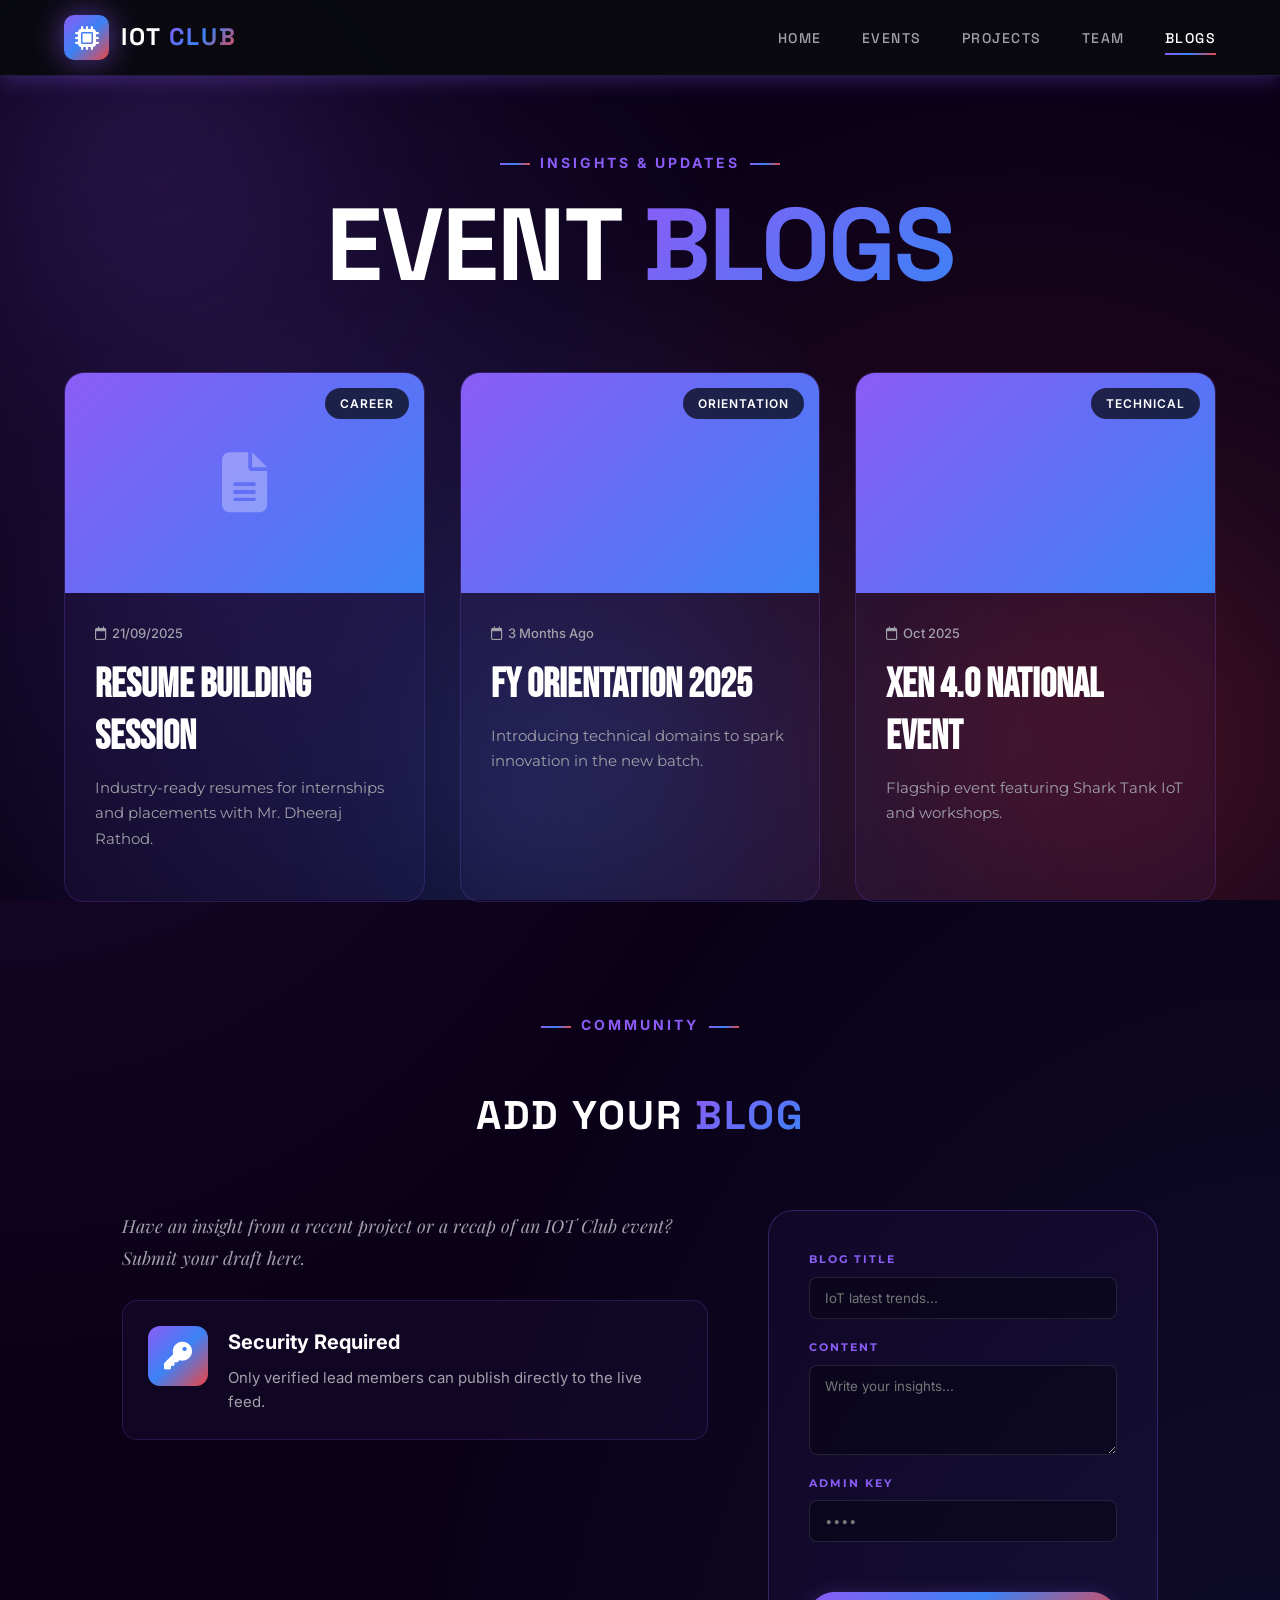
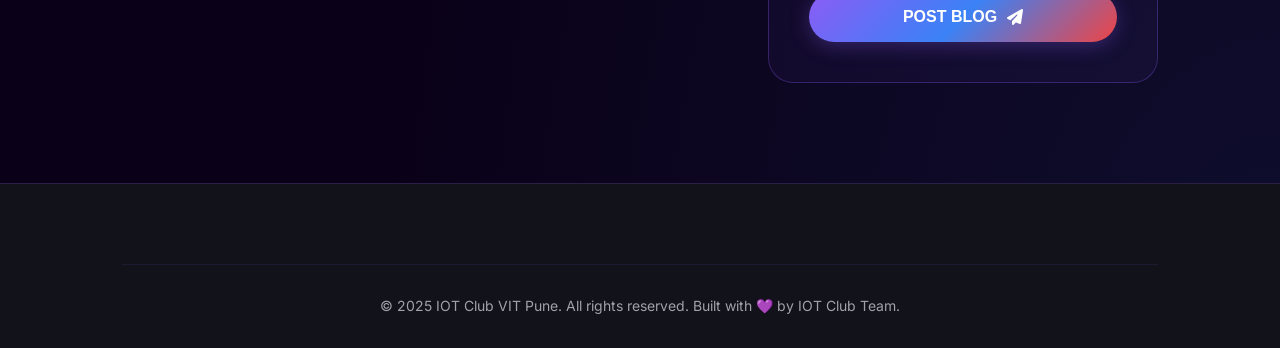
==== blogs.html @ 995dd142 "Initial commit" ====
<!DOCTYPE html>
<html lang="en">
<head>
    <meta charset="UTF-8">
    <meta name="viewport" content="width=device-width, initial-scale=1.0">
    <title>Blogs | IoT Club</title>
    <link href="https://fonts.googleapis.com/css2?family=Bebas+Neue&family=Montserrat:wght@300;600;900&family=Playfair+Display:ital@0;1&family=Space+Grotesk:wght@400;700&family=Inter:wght@400;700;900&display=swap" rel="stylesheet">
    <link rel="stylesheet" href="https://cdnjs.cloudflare.com/ajax/libs/font-awesome/6.4.0/css/all.min.css">
    <link rel="stylesheet" href="css/style.css">
</head>
<body class="blogs-page">

    <div class="animated-background">
        <div class="gradient-orb orb-1"></div>
        <div class="gradient-orb orb-2"></div>
        <div class="gradient-orb orb-3"></div>
    </div>

    <header class="navbar scrolled">
        <nav class="nav-container">
            <div class="logo">
                <div class="logo-icon">
                    <i class="fas fa-microchip"></i>
                </div>
                <span class="logo-text">IOT <span class="highlight">CLUB</span></span>
            </div>
            
            <ul class="nav-links" id="navLinks">
                <li><a href="index.html" class="nav-link">HOME</a></li>
                <li><a href="events.html" class="nav-link">EVENTS</a></li>
                <li><a href="projects.html" class="nav-link">PROJECTS</a></li>
                <li><a href="team.html" class="nav-link">TEAM</a></li>
                <li><a href="blogs.html" class="nav-link active">BLOGS</a></li>
            </ul>
            
            <div class="hamburger" id="hamburger">
                <span></span><span></span><span></span>
            </div>
        </nav>
    </header>

    <main class="container" style="padding-top: 150px;">
        <div class="section-header">
            <span class="section-tag">INSIGHTS & UPDATES</span>
            <h1 class="hero-title">EVENT <span class="gradient-text">BLOGS</span></h1>
        </div>

        <div class="updates-grid">
            
            <article class="update-card">
                <div class="update-image">
                    <img src="images/resume.jpeg" alt="Resume Building" onerror="this.style.display='none'; this.nextElementSibling.style.display='flex';">
                    <div class="image-placeholder" style="display:none;"><i class="fas fa-file-alt"></i></div>
                    <div class="update-badge">Career</div>
                </div>
                <div class="update-content">
                    <div class="update-meta">
                        <span class="update-date"><i class="far fa-calendar"></i> 21/09/2025</span>
                    </div>
                    <h3 class="update-title" style="font-family: 'Bebas Neue'; font-size: 2.5rem;">Resume Building Session</h3>
                    <p class="update-description" style="font-family: 'Montserrat';">Industry-ready resumes for internships and placements with Mr. Dheeraj Rathod.</p>
                </div>
            </article>

            <article class="update-card">
                <div class="update-image">
                    <img src="images/orientation.jpeg" alt="FY Orientation" onerror="this.style.display='none'; this.nextElementSibling.style.display='flex';">
                    <div class="update-badge">Orientation</div>
                </div>
                <div class="update-content">
                    <div class="update-meta">
                        <span class="update-date"><i class="far fa-calendar"></i> 3 Months Ago</span>
                    </div>
                    <h3 class="update-title" style="font-family: 'Bebas Neue'; font-size: 2.5rem;">FY Orientation 2025</h3>
                    <p class="update-description" style="font-family: 'Montserrat';">Introducing technical domains to spark innovation in the new batch.</p>
                </div>
            </article>

            <article class="update-card">
                <div class="update-image">
                    <img src="images/xen.jpeg" alt="XEN 4.0" onerror="this.style.display='none'; this.nextElementSibling.style.display='flex';">
                    <div class="update-badge">Technical</div>
                </div>
                <div class="update-content">
                    <div class="update-meta">
                        <span class="update-date"><i class="far fa-calendar"></i> Oct 2025</span>
                    </div>
                    <h3 class="update-title" style="font-family: 'Bebas Neue'; font-size: 2.5rem;">XEN 4.0 National Event</h3>
                    <p class="update-description" style="font-family: 'Montserrat';">Flagship event featuring Shark Tank IoT and workshops.</p>
                </div>
            </article>

        </div>

        <section class="about" id="contribute" style="padding-top: 50px;">
    <div class="container">
        <div class="section-header">
            <span class="section-tag">COMMUNITY</span>
            <h2 class="section-title">ADD YOUR <span class="gradient-text">BLOG</span></h2>
        </div>
        
        <div class="about-content" style="align-items: flex-start;">
            <div class="about-text">
                <p class="about-description" style="font-family: 'Playfair Display', serif; font-style: italic;">
                    Have an insight from a recent project or a recap of an IOT Club event? 
                    Submit your draft here.
                </p>
                <div class="feature-item">
                    <div class="feature-icon"><i class="fas fa-key"></i></div>
                    <div class="feature-content">
                        <h4>Security Required</h4>
                        <p>Only verified lead members can publish directly to the live feed.</p>
                    </div>
                </div>
            </div>

            <div class="visual-card" style="text-align: left; padding: 40px;">
                <div class="card-content">
                    <div class="input-group-sync">
                        <label>BLOG TITLE</label>
                        <input type="text" id="new-title" placeholder="IoT latest trends...">
                    </div>
                    <div class="input-group-sync" style="margin-top: 20px;">
                        <label>CONTENT</label>
                        <textarea id="new-content" rows="4" placeholder="Write your insights..."></textarea>
                    </div>
                    <div class="input-group-sync" style="margin-top: 20px;">
                        <label>ADMIN KEY</label>
                        <input type="password" id="admin-key" placeholder="••••">
                    </div>
                    <button class="btn btn-primary" onclick="postBlog()" style="width: 100%; margin-top: 30px; justify-content: center;">
                        <span>POST BLOG</span>
                        <i class="fas fa-paper-plane"></i>
                    </button>
                </div>
            </div>
        </div>
    </div>
</section>
    </main>

    <footer class="footer">
        <div class="container">
            <div class="footer-bottom">
                <p>&copy; 2025 IOT Club VIT Pune. All rights reserved. Built with 💜 by IOT Club Team.</p>
            </div>
        </div>
    </footer>

    <script src="js/main.js"></script>
</body>
</html>
---- css/style.css ----
/* ========================================
   GLOBAL RESET & BASE STYLES
   ======================================== */

* {
    margin: 0;
    padding: 0;
    box-sizing: border-box;
}

:root {
    /* Color Palette */
    --primary-purple: #8b5cf6;
    --primary-blue: #3b82f6;
    --primary-red: #ef4444;
    --primary-pink: #ec4899;
    --dark-bg: #0a0118;
    --dark-secondary: #12121a;
    --dark-tertiary: #1a1a2e;
    --text-primary: #ffffff;
    --text-secondary: #a1a1aa;
    --accent-cyan: #06b6d4;
    --accent-green: #10b981;
    
    /* Gradients */
    --gradient-primary: linear-gradient(135deg, #667eea 0%, #764ba2 100%);
    --gradient-secondary: linear-gradient(135deg, #f093fb 0%, #f5576c 100%);
    --gradient-cyber: linear-gradient(135deg, #8b5cf6 0%, #3b82f6 50%, #ef4444 100%);
    --gradient-glow: linear-gradient(135deg, rgba(139, 92, 246, 0.3) 0%, rgba(59, 130, 246, 0.3) 100%);
    
    /* Glass Effects */
    --glass: rgba(255, 255, 255, 0.03);
    --border: rgba(255, 255, 255, 0.1);
    --accent: #a855f7;
    
    /* Spacing */
    --section-padding: 100px 0;
    --container-padding: 0 5%;
    
    /* Transitions */
    --transition-fast: 0.3s ease;
    --transition-medium: 0.5s ease;
    --transition-slow: 0.8s ease;
    
    /* Shadows */
    --shadow-sm: 0 2px 10px rgba(0, 0, 0, 0.3);
    --shadow-md: 0 4px 20px rgba(139, 92, 246, 0.3);
    --shadow-lg: 0 8px 40px rgba(139, 92, 246, 0.4);
    --shadow-glow: 0 0 30px rgba(139, 92, 246, 0.6);
}

html {
    scroll-behavior: smooth;
    overflow-x: hidden;
}

body {
    font-family: 'Inter', 'Space Grotesk', sans-serif;
    background-color: var(--dark-bg);
    color: var(--text-primary);
    line-height: 1.6;
    overflow-x: hidden;
    position: relative;
    background-image: 
        radial-gradient(at 0% 0%, rgba(168, 85, 247, 0.15) 0px, transparent 50%),
        radial-gradient(at 100% 100%, rgba(59, 130, 246, 0.1) 0px, transparent 50%);
}

.container {
    max-width: 1400px;
    margin: 0 auto;
    padding: var(--container-padding);
}

/* ========================================
   ANIMATED BACKGROUND
   ======================================== */

.animated-background {
    position: fixed;
    top: 0;
    left: 0;
    width: 100%;
    height: 100%;
    z-index: -1;
    overflow: hidden;
    background: radial-gradient(circle at 20% 50%, rgba(139, 92, 246, 0.15) 0%, transparent 50%),
                radial-gradient(circle at 80% 80%, rgba(239, 68, 68, 0.15) 0%, transparent 50%),
                radial-gradient(circle at 40% 90%, rgba(59, 130, 246, 0.15) 0%, transparent 50%),
                var(--dark-bg);
}

.gradient-orb {
    position: absolute;
    border-radius: 50%;
    filter: blur(100px);
    opacity: 0.6;
    animation: float 20s infinite ease-in-out;
}

.orb-1 {
    width: 500px;
    height: 500px;
    background: radial-gradient(circle, rgba(139, 92, 246, 0.4) 0%, transparent 70%);
    top: -100px;
    left: -100px;
    animation-delay: 0s;
}

.orb-2 {
    width: 600px;
    height: 600px;
    background: radial-gradient(circle, rgba(239, 68, 68, 0.3) 0%, transparent 70%);
    top: 50%;
    right: -150px;
    animation-delay: 7s;
}

.orb-3 {
    width: 450px;
    height: 450px;
    background: radial-gradient(circle, rgba(59, 130, 246, 0.35) 0%, transparent 70%);
    bottom: -100px;
    left: 30%;
    animation-delay: 14s;
}

@keyframes float {
    0%, 100% {
        transform: translate(0, 0) scale(1);
    }
    33% {
        transform: translate(50px, -50px) scale(1.1);
    }
    66% {
        transform: translate(-50px, 50px) scale(0.9);
    }
}

/* ========================================
   NAVIGATION BAR
   ======================================== */

.navbar {
    position: fixed;
    top: 0;
    left: 0;
    width: 100%;
    z-index: 1000;
    padding: 20px 0;
    background: rgba(10, 10, 15, 0.8);
    backdrop-filter: blur(20px);
    border-bottom: 1px solid rgba(139, 92, 246, 0.2);
    transition: all var(--transition-fast);
}

.navbar.scrolled {
    padding: 15px 0;
    background: rgba(10, 10, 15, 0.95);
    box-shadow: var(--shadow-md);
}

.nav-container {
    max-width: 1400px;
    margin: 0 auto;
    padding: 0 5%;
    display: flex;
    justify-content: space-between;
    align-items: center;
}

.logo {
    display: flex;
    align-items: center;
    gap: 12px;
    cursor: pointer;
    transition: transform var(--transition-fast);
}

.logo:hover {
    transform: translateY(-2px);
}

.logo-icon {
    width: 45px;
    height: 45px;
    background: var(--gradient-cyber);
    border-radius: 10px;
    display: flex;
    align-items: center;
    justify-content: center;
    font-size: 24px;
    color: white;
    box-shadow: var(--shadow-glow);
    animation: pulse-glow 3s infinite;
}

@keyframes pulse-glow {
    0%, 100% {
        box-shadow: 0 0 20px rgba(139, 92, 246, 0.6);
    }
    50% {
        box-shadow: 0 0 40px rgba(139, 92, 246, 0.9);
    }
}

.logo-text {
    font-family: 'Space Grotesk', sans-serif;
    font-size: 24px;
    font-weight: 700;
    letter-spacing: 2px;
    color: var(--text-primary);
}

.logo-text .highlight {
    background: var(--gradient-cyber);
    -webkit-background-clip: text;
    -webkit-text-fill-color: transparent;
    background-clip: text;
}

.nav-links {
    display: flex;
    list-style: none;
    gap: 40px;
    align-items: center;
}

.nav-link {
    font-family: 'Space Grotesk', sans-serif;
    font-size: 14px;
    font-weight: 500;
    letter-spacing: 1.5px;
    color: var(--text-secondary);
    text-decoration: none;
    position: relative;
    padding: 8px 0;
    transition: color var(--transition-fast);
}

.nav-link::after {
    content: '';
    position: absolute;
    bottom: 0;
    left: 0;
    width: 0;
    height: 2px;
    background: var(--gradient-cyber);
    transition: width var(--transition-fast);
}

.nav-link:hover,
.nav-link.active {
    color: var(--text-primary);
}

.nav-link:hover::after,
.nav-link.active::after {
    width: 100%;
}

.hamburger {
    display: none;
    flex-direction: column;
    gap: 6px;
    cursor: pointer;
    z-index: 1001;
}

.hamburger span {
    width: 30px;
    height: 3px;
    background: var(--text-primary);
    border-radius: 3px;
    transition: all var(--transition-fast);
}

.hamburger.active span:nth-child(1) {
    transform: rotate(45deg) translate(8px, 8px);
}

.hamburger.active span:nth-child(2) {
    opacity: 0;
}

.hamburger.active span:nth-child(3) {
    transform: rotate(-45deg) translate(8px, -8px);
}

/* ========================================
   HERO SECTION
   ======================================== */

.hero {
    min-height: 100vh;
    display: flex;
    align-items: center;
    justify-content: center;
    padding: 150px 5% 100px;
    position: relative;
    overflow: hidden;
}

.hero-content {
    max-width: 1200px;
    text-align: center;
    position: relative;
    z-index: 2;
}

.hero-badge {
    display: inline-block;
    padding: 12px 25px;
    background: rgba(139, 92, 246, 0.1);
    border: 1px solid rgba(139, 92, 246, 0.3);
    border-radius: 50px;
    margin-bottom: 30px;
    animation: fadeInDown 1s ease;
}

.badge-text {
    font-size: 14px;
    font-weight: 600;
    color: var(--primary-purple);
    letter-spacing: 1px;
}

.hero-title {
    font-family: 'Space Grotesk', sans-serif;
    font-size: clamp(50px, 8vw, 120px);
    font-weight: 900;
    line-height: 1.1;
    margin-bottom: 30px;
    letter-spacing: -2px;
}

.title-line {
    display: block;
    animation: fadeInUp 1s ease backwards;
}

.title-line:nth-child(1) {
    animation-delay: 0.2s;
}

.title-line:nth-child(2) {
    animation-delay: 0.4s;
}

.title-line:nth-child(3) {
    animation-delay: 0.6s;
}

.gradient-text {
    background: var(--gradient-cyber);
    -webkit-background-clip: text;
    -webkit-text-fill-color: transparent;
    background-clip: text;
    background-size: 200% 200%;
    animation: gradient-shift 3s ease infinite;
}

@keyframes gradient-shift {
    0%, 100% {
        background-position: 0% 50%;
    }
    50% {
        background-position: 100% 50%;
    }
}

.hero-subtitle {
    font-size: clamp(16px, 2vw, 20px);
    color: var(--text-secondary);
    max-width: 700px;
    margin: 0 auto 50px;
    line-height: 1.8;
    animation: fadeInUp 1s ease 0.8s backwards;
}

.hero-stats {
    display: flex;
    justify-content: center;
    gap: 60px;
    margin-bottom: 50px;
    flex-wrap: wrap;
    animation: fadeInUp 1s ease 1s backwards;
}

.stat-item {
    text-align: center;
}

.stat-number {
    font-family: 'Space Grotesk', sans-serif;
    font-size: clamp(40px, 5vw, 60px);
    font-weight: 900;
    background: var(--gradient-cyber);
    -webkit-background-clip: text;
    -webkit-text-fill-color: transparent;
    background-clip: text;
    line-height: 1;
    margin-bottom: 10px;
}

.stat-label {
    font-size: 14px;
    color: var(--text-secondary);
    text-transform: uppercase;
    letter-spacing: 2px;
    font-weight: 600;
}

.hero-buttons {
    display: flex;
    justify-content: center;
    gap: 20px;
    flex-wrap: wrap;
    animation: fadeInUp 1s ease 1.2s backwards;
}

.btn {
    display: inline-flex;
    align-items: center;
    gap: 10px;
    padding: 16px 40px;
    font-size: 16px;
    font-weight: 600;
    text-decoration: none;
    border-radius: 50px;
    transition: all var(--transition-fast);
    cursor: pointer;
    border: none;
    position: relative;
    overflow: hidden;
}

.btn::before {
    content: '';
    position: absolute;
    top: 0;
    left: -100%;
    width: 100%;
    height: 100%;
    background: linear-gradient(90deg, transparent, rgba(255, 255, 255, 0.3), transparent);
    transition: left 0.5s;
}

.btn:hover::before {
    left: 100%;
}

.btn-primary {
    background: var(--gradient-cyber);
    color: white;
    box-shadow: var(--shadow-md);
}

.btn-primary:hover {
    transform: translateY(-3px);
    box-shadow: var(--shadow-glow);
}

.btn-secondary {
    background: rgba(139, 92, 246, 0.1);
    color: var(--text-primary);
    border: 2px solid rgba(139, 92, 246, 0.5);
}

.btn-secondary:hover {
    background: rgba(139, 92, 246, 0.2);
    border-color: var(--primary-purple);
    transform: translateY(-3px);
}

.btn-large {
    padding: 20px 50px;
    font-size: 18px;
}

/* Floating Elements */
.floating-elements {
    position: absolute;
    width: 100%;
    height: 100%;
    top: 0;
    left: 0;
    pointer-events: none;
}

.floating-card {
    position: absolute;
    width: 80px;
    height: 80px;
    background: rgba(139, 92, 246, 0.1);
    backdrop-filter: blur(10px);
    border: 1px solid rgba(139, 92, 246, 0.3);
    border-radius: 20px;
    display: flex;
    align-items: center;
    justify-content: center;
    font-size: 32px;
    color: var(--primary-purple);
    animation: float-card 6s infinite ease-in-out;
}

.card-1 {
    top: 20%;
    left: 10%;
    animation-delay: 0s;
}

.card-2 {
    top: 60%;
    right: 10%;
    animation-delay: 2s;
}

.card-3 {
    bottom: 20%;
    left: 15%;
    animation-delay: 4s;
}

@keyframes float-card {
    0%, 100% {
        transform: translateY(0) rotate(0deg);
    }
    50% {
        transform: translateY(-30px) rotate(10deg);
    }
}

/* ========================================
   SECTION HEADERS
   ======================================== */

.section-header {
    text-align: center;
    margin-bottom: 70px;
    animation: fadeInUp 0.8s ease;
}

.section-tag {
    display: inline-block;
    font-size: 14px;
    font-weight: 700;
    letter-spacing: 3px;
    color: var(--primary-purple);
    text-transform: uppercase;
    margin-bottom: 15px;
    position: relative;
}

.section-tag::before,
.section-tag::after {
    content: '';
    position: absolute;
    top: 50%;
    width: 30px;
    height: 2px;
    background: var(--gradient-cyber);
}

.section-tag::before {
    left: -40px;
}

.section-tag::after {
    right: -40px;
}

.section-title {
    font-family: 'Space Grotesk', sans-serif;
    font-size: clamp(32px, 5vw, 56px);
    font-weight: 800;
    line-height: 1.2;
    margin-bottom: 20px;
}

.section-subtitle {
    font-size: 18px;
    color: var(--text-secondary);
    max-width: 700px;
    margin: 15px auto 0;
    line-height: 1.6;
}

/* ========================================
   ABOUT SECTION
   ======================================== */

.about {
    padding: var(--section-padding);
    position: relative;
}

.about-content {
    display: grid;
    grid-template-columns: 1.2fr 0.8fr;
    gap: 60px;
    align-items: center;
}

.about-text {
    animation: fadeInLeft 1s ease;
}

.about-description {
    font-size: 18px;
    color: var(--text-secondary);
    line-height: 1.8;
    margin-bottom: 25px;
}

.about-features {
    display: flex;
    flex-direction: column;
    gap: 25px;
    margin-top: 40px;
}

.feature-item {
    display: flex;
    gap: 20px;
    padding: 25px;
    background: rgba(139, 92, 246, 0.05);
    border: 1px solid rgba(139, 92, 246, 0.2);
    border-radius: 15px;
    transition: all var(--transition-fast);
}

.feature-item:hover {
    background: rgba(139, 92, 246, 0.1);
    border-color: var(--primary-purple);
    transform: translateX(10px);
}

.feature-icon {
    width: 60px;
    height: 60px;
    background: var(--gradient-cyber);
    border-radius: 12px;
    display: flex;
    align-items: center;
    justify-content: center;
    font-size: 28px;
    color: white;
    flex-shrink: 0;
}

.feature-content h4 {
    font-size: 20px;
    font-weight: 700;
    margin-bottom: 8px;
    color: var(--text-primary);
}

.feature-content p {
    font-size: 15px;
    color: var(--text-secondary);
    line-height: 1.6;
}

.about-visual {
    animation: fadeInRight 1s ease;
}

.visual-card {
    position: relative;
    padding: 60px 40px;
    background: rgba(139, 92, 246, 0.05);
    border: 1px solid rgba(139, 92, 246, 0.3);
    border-radius: 25px;
    text-align: center;
    overflow: hidden;
}

.card-glow {
    position: absolute;
    top: -50%;
    left: -50%;
    width: 200%;
    height: 200%;
    background: radial-gradient(circle, rgba(139, 92, 246, 0.3) 0%, transparent 70%);
    animation: rotate-glow 10s linear infinite;
}

@keyframes rotate-glow {
    0% {
        transform: rotate(0deg);
    }
    100% {
        transform: rotate(360deg);
    }
}

.card-content {
    position: relative;
    z-index: 2;
}

.card-icon {
    font-size: 80px;
    background: var(--gradient-cyber);
    -webkit-background-clip: text;
    -webkit-text-fill-color: transparent;
    background-clip: text;
    margin-bottom: 25px;
}

.card-content h3 {
    font-size: 28px;
    font-weight: 700;
    margin-bottom: 15px;
}

.card-content p {
    font-size: 16px;
    color: var(--text-secondary);
}

/* ========================================
   UPDATES SECTION
   ======================================== */

.updates {
    padding: var(--section-padding);
    background: rgba(18, 18, 26, 0.5);
}

.updates-grid {
    display: grid;
    grid-template-columns: repeat(auto-fit, minmax(350px, 1fr));
    gap: 35px;
    margin-bottom: 60px;
}

.update-card {
    background: rgba(139, 92, 246, 0.05);
    border: 1px solid rgba(139, 92, 246, 0.2);
    border-radius: 20px;
    overflow: hidden;
    transition: all var(--transition-fast);
    cursor: pointer;
    position: relative;
}

.update-card:hover {
    background: rgba(139, 92, 246, 0.08);
    border-color: var(--primary-purple);
    transform: translateY(-10px);
    box-shadow: var(--shadow-lg);
}

.update-image {
    width: 100%;
    height: 220px;
    position: relative;
    overflow: hidden;
    background: linear-gradient(135deg, #8b5cf6 0%, #3b82f6 100%);
}

.update-image img {
    width: 100%;
    height: 100%;
    object-fit: cover;
    transition: transform var(--transition-medium);
}

.update-card:hover .update-image img {
    transform: scale(1.1);
}

.image-placeholder {
    width: 100%;
    height: 100%;
    display: flex;
    align-items: center;
    justify-content: center;
    font-size: 60px;
    color: rgba(255, 255, 255, 0.3);
}

.update-badge {
    position: absolute;
    top: 15px;
    right: 15px;
    background: rgba(0, 0, 0, 0.7);
    backdrop-filter: blur(10px);
    color: white;
    padding: 6px 15px;
    border-radius: 20px;
    font-size: 12px;
    font-weight: 600;
    letter-spacing: 1px;
    text-transform: uppercase;
}

.update-content {
    padding: 30px;
}

.update-meta {
    display: flex;
    align-items: center;
    gap: 15px;
    margin-bottom: 15px;
    flex-wrap: wrap;
}

.update-date {
    display: flex;
    align-items: center;
    gap: 6px;
    font-size: 13px;
    color: var(--text-secondary);
    font-weight: 500;
}

.update-category {
    padding: 4px 12px;
    background: rgba(139, 92, 246, 0.2);
    border: 1px solid rgba(139, 92, 246, 0.3);
    border-radius: 15px;
    font-size: 11px;
    font-weight: 600;
    color: var(--primary-purple);
    text-transform: uppercase;
    letter-spacing: 0.5px;
}

.update-title {
    font-size: 22px;
    font-weight: 700;
    margin-bottom: 12px;
    color: var(--text-primary);
    line-height: 1.3;
}

.update-description {
    font-size: 15px;
    color: var(--text-secondary);
    line-height: 1.7;
    margin-bottom: 20px;
}

.update-link {
    display: inline-flex;
    align-items: center;
    gap: 8px;
    color: var(--primary-purple);
    font-weight: 600;
    font-size: 14px;
    text-decoration: none;
    transition: all var(--transition-fast);
}

.update-link:hover {
    gap: 12px;
    color: var(--primary-blue);
}

.update-link i {
    transition: transform var(--transition-fast);
}

.update-link:hover i {
    transform: translateX(5px);
}

.updates-cta {
    text-align: center;
    margin-top: 50px;
}

/* ========================================
   DOMAINS SECTION
   ======================================== */

.domains {
    padding: var(--section-padding);
}

.domains-grid {
    display: grid;
    grid-template-columns: repeat(auto-fit, minmax(280px, 1fr));
    gap: 30px;
}

.domain-card {
    padding: 40px 30px;
    background: rgba(139, 92, 246, 0.05);
    border: 1px solid rgba(139, 92, 246, 0.2);
    border-radius: 20px;
    transition: all var(--transition-fast);
    cursor: pointer;
    position: relative;
    overflow: hidden;
}

.domain-card::before {
    content: '';
    position: absolute;
    top: 0;
    left: 0;
    width: 100%;
    height: 4px;
    background: var(--gradient-cyber);
    transform: scaleX(0);
    transition: transform var(--transition-fast);
}

.domain-card:hover::before {
    transform: scaleX(1);
}

.domain-card:hover {
    background: rgba(139, 92, 246, 0.1);
    border-color: var(--primary-purple);
    transform: translateY(-10px);
    box-shadow: var(--shadow-lg);
}

.domain-icon {
    width: 70px;
    height: 70px;
    background: var(--gradient-cyber);
    border-radius: 15px;
    display: flex;
    align-items: center;
    justify-content: center;
    font-size: 32px;
    color: white;
    margin-bottom: 25px;
    transition: transform var(--transition-fast);
}

.domain-card:hover .domain-icon {
    transform: scale(1.1) rotate(5deg);
}

.domain-title {
    font-size: 24px;
    font-weight: 700;
    margin-bottom: 15px;
    color: var(--text-primary);
}

.domain-description {
    font-size: 15px;
    color: var(--text-secondary);
    line-height: 1.7;
    margin-bottom: 20px;
}

.domain-tags {
    display: flex;
    flex-wrap: wrap;
    gap: 10px;
}

.tag {
    padding: 6px 15px;
    background: rgba(139, 92, 246, 0.2);
    border: 1px solid rgba(139, 92, 246, 0.3);
    border-radius: 20px;
    font-size: 12px;
    font-weight: 600;
    color: var(--primary-purple);
    transition: all var(--transition-fast);
}

.domain-card:hover .tag {
    background: rgba(139, 92, 246, 0.3);
    border-color: var(--primary-purple);
}

/* ========================================
   CTA SECTION
   ======================================== */

.cta-section {
    padding: 120px 5%;
    text-align: center;
    position: relative;
    overflow: hidden;
    background: rgba(18, 18, 26, 0.5);
}

.cta-section::before {
    content: '';
    position: absolute;
    top: 0;
    left: 0;
    width: 100%;
    height: 100%;
    background: radial-gradient(circle at center, rgba(139, 92, 246, 0.2) 0%, transparent 70%);
    z-index: 0;
}

.cta-content {
    position: relative;
    z-index: 1;
}

.cta-title {
    font-family: 'Space Grotesk', sans-serif;
    font-size: clamp(36px, 5vw, 56px);
    font-weight: 900;
    margin-bottom: 25px;
    background: var(--gradient-cyber);
    -webkit-background-clip: text;
    -webkit-text-fill-color: transparent;
    background-clip: text;
}

.cta-subtitle {
    font-size: 20px;
    color: var(--text-secondary);
    max-width: 700px;
    margin: 0 auto 40px;
    line-height: 1.8;
}

.cta-buttons {
    display: flex;
    justify-content: center;
    gap: 20px;
    flex-wrap: wrap;
}

/* ========================================
   FOOTER
   ======================================== */

.footer {
    background: var(--dark-secondary);
    padding: 80px 5% 30px;
    border-top: 1px solid rgba(139, 92, 246, 0.2);
}

.footer-content {
    display: grid;
    grid-template-columns: repeat(auto-fit, minmax(250px, 1fr));
    gap: 50px;
    margin-bottom: 50px;
}

.footer-logo {
    display: flex;
    align-items: center;
    gap: 12px;
    font-family: 'Space Grotesk', sans-serif;
    font-size: 24px;
    font-weight: 700;
    margin-bottom: 20px;
}

.footer-logo i {
    font-size: 32px;
    color: var(--primary-purple);
}

.footer-description {
    font-size: 15px;
    color: var(--text-secondary);
    line-height: 1.8;
    margin-bottom: 25px;
}

.footer-social {
    display: flex;
    gap: 15px;
}

.footer-social a {
    width: 45px;
    height: 45px;
    background: rgba(139, 92, 246, 0.1);
    border: 1px solid rgba(139, 92, 246, 0.3);
    border-radius: 50%;
    display: flex;
    align-items: center;
    justify-content: center;
    color: var(--text-secondary);
    font-size: 20px;
    transition: all var(--transition-fast);
}

.footer-social a:hover {
    background: var(--gradient-cyber);
    border-color: transparent;
    color: white;
    transform: translateY(-5px);
}

.footer-heading {
    font-size: 18px;
    font-weight: 700;
    margin-bottom: 20px;
    color: var(--text-primary);
}

.footer-links {
    list-style: none;
}

.footer-links li {
    margin-bottom: 12px;
}

.footer-links a {
    font-size: 15px;
    color: var(--text-secondary);
    text-decoration: none;
    transition: all var(--transition-fast);
    display: inline-block;
}

.footer-links a:hover {
    color: var(--primary-purple);
    transform: translateX(5px);
}

.footer-contact {
    list-style: none;
}

.footer-contact li {
    display: flex;
    align-items: center;
    gap: 12px;
    margin-bottom: 15px;
    font-size: 15px;
    color: var(--text-secondary);
}

.footer-contact i {
    color: var(--primary-purple);
    font-size: 18px;
}

.footer-bottom {
    text-align: center;
    padding-top: 30px;
    border-top: 1px solid rgba(139, 92, 246, 0.1);
}

.footer-bottom p {
    font-size: 14px;
    color: var(--text-secondary);
}

/* ========================================
   SCROLL TO TOP BUTTON
   ======================================== */

.scroll-top {
    position: fixed;
    bottom: 30px;
    right: 30px;
    width: 50px;
    height: 50px;
    background: var(--gradient-cyber);
    border: none;
    border-radius: 50%;
    color: white;
    font-size: 20px;
    cursor: pointer;
    box-shadow: var(--shadow-lg);
    opacity: 0;
    visibility: hidden;
    transition: all var(--transition-fast);
    z-index: 999;
}

.scroll-top.visible {
    opacity: 1;
    visibility: visible;
}

.scroll-top:hover {
    transform: translateY(-5px);
    box-shadow: var(--shadow-glow);
}

/* ========================================
   ANIMATIONS
   ======================================== */

@keyframes fadeInUp {
    from {
        opacity: 0;
        transform: translateY(30px);
    }
    to {
        opacity: 1;
        transform: translateY(0);
    }
}

@keyframes fadeInDown {
    from {
        opacity: 0;
        transform: translateY(-30px);
    }
    to {
        opacity: 1;
        transform: translateY(0);
    }
}

@keyframes fadeInLeft {
    from {
        opacity: 0;
        transform: translateX(-30px);
    }
    to {
        opacity: 1;
        transform: translateX(0);
    }
}

@keyframes fadeInRight {
    from {
        opacity: 0;
        transform: translateX(30px);
    }
    to {
        opacity: 1;
        transform: translateX(0);
    }
}

/* ========================================
   RESPONSIVE DESIGN
   ======================================== */

@media (max-width: 1024px) {
    .hero-stats {
        gap: 40px;
    }
    
    .about-content {
        grid-template-columns: 1fr;
        gap: 40px;
    }

    .updates-grid {
        grid-template-columns: repeat(auto-fit, minmax(300px, 1fr));
    }
}

@media (max-width: 768px) {
    .nav-links {
        position: fixed;
        top: 0;
        right: -100%;
        width: 70%;
        height: 100vh;
        background: rgba(10, 10, 15, 0.98);
        backdrop-filter: blur(20px);
        flex-direction: column;
        justify-content: center;
        align-items: center;
        gap: 30px;
        transition: right 0.5s ease;
        box-shadow: -5px 0 30px rgba(0, 0, 0, 0.5);
    }
    
    .nav-links.active {
        right: 0;
    }
    
    .hamburger {
        display: flex;
    }
    
    .hero {
        padding: 120px 5% 80px;
    }
    
    .hero-stats {
        gap: 30px;
    }
    
    .hero-buttons,
    .cta-buttons {
        flex-direction: column;
        width: 100%;
    }
    
    .btn {
        width: 100%;
        justify-content: center;
    }
    
    .updates-grid,
    .domains-grid {
        grid-template-columns: 1fr;
    }
    
    .floating-card {
        display: none;
    }
    
    .section-tag::before,
    .section-tag::after {
        display: none;
    }
    
    .footer-content {
        grid-template-columns: 1fr;
        gap: 40px;
    }
}

@media (max-width: 480px) {
    .hero-title {
        font-size: 40px;
    }
    
    .stat-number {
        font-size: 36px;
    }
    
    .section-title {
        font-size: 32px;
    }
    
    .btn {
        padding: 14px 30px;
        font-size: 14px;
    }
    
    .domain-card,
    .update-card {
        padding: 30px 20px;
    }

    .update-image {
        height: 180px;
    }
    
    .scroll-top {
        width: 45px;
        height: 45px;
        bottom: 20px;
        right: 20px;
    }

    .updates-grid {
        grid-template-columns: 1fr;
        gap: 25px;
    }
}

/* --- ULTIMATE FORM SYNC --- */
.input-group-sync {
    display: flex;
    flex-direction: column;
    align-items: flex-start; /* Fixes text misalignment */
    width: 100%;
    margin-bottom: 20px;
}

.input-group-sync label {
    font-family: 'Montserrat', sans-serif;
    font-weight: 700;
    font-size: 0.7rem;
    letter-spacing: 2px;
    color: var(--primary-purple); /* Uses theme variable */
    margin-bottom: 8px;
    text-transform: uppercase;
}

.input-group-sync input, 
.input-group-sync textarea {
    width: 100% !important;
    background: rgba(0, 0, 0, 0.3) !important; /* Removes white background */
    border: 1px solid var(--border) !important;
    border-radius: 8px;
    padding: 12px 15px;
    color: #ffffff !important; /* Forces text to be white */
    font-family: 'Inter', sans-serif;
    outline: none;
    transition: 0.3s ease;
}

/* Fixes the "White Flash" on Autofill */
.input-group-sync input:-webkit-autofill {
    -webkit-box-shadow: 0 0 0 30px #0a0118 inset !important;
    -webkit-text-fill-color: white !important;
}

/* Add to your style.css for Projects page consistency */
.projects-page .update-card {
    background: rgba(139, 92, 246, 0.05); /* Theme-consistent glass effect */
    border: 1px solid var(--border);
    min-height: 450px;
    transition: all var(--transition-fast);
}

.projects-page .update-title {
    font-family: 'Bebas Neue', sans-serif; /* Aggressive Header Font */
    font-size: 2.8rem;
    letter-spacing: 2px;
    background: linear-gradient(to right, #fff, var(--primary-purple));
    -webkit-background-clip: text;
    -webkit-text-fill-color: transparent;
}

.projects-page .update-description {
    font-family: 'Montserrat', sans-serif; /* Clean Montserrat Body */
    font-weight: 300;
    color: var(--text-secondary);
}



/* ========================================
   TEAM SECTION (COMPATIBLE ADD-ON)
======================================== */

.teams-section {
    padding: 120px 5% 80px;
}

/* MAIN TITLE */
.neon-text {
    text-align: center;
    font-family: 'Space Grotesk', sans-serif;
    font-size: clamp(36px, 5vw, 56px);
    font-weight: 900;
    margin-bottom: 80px;
    background: var(--gradient-cyber);
    -webkit-background-clip: text;
    -webkit-text-fill-color: transparent;
    background-clip: text;
}

/* TEAM BLOCK */
.team-block {
    margin-bottom: 120px;
}

/* SECTION TITLE */
.team-block .section-title {
    font-size: 28px;
    font-weight: 800;
    margin-bottom: 10px;
    text-transform: uppercase;
    letter-spacing: 2px;
    color: var(--primary-purple);
}

/* GRIDS */
.team-core-grid,
.team-domain-grid {
    display: grid;
    grid-template-columns: repeat(auto-fit, minmax(260px, 1fr));
    gap: 40px;
    margin-top: 40px;
}

/* TEAM CARD */
.team-card {
    background: rgba(139, 92, 246, 0.05);
    border: 1px solid rgba(139, 92, 246, 0.2);
    border-radius: 20px;
    padding: 35px 20px;
    text-align: center;
    transition: all var(--transition-fast);
    position: relative;
    overflow: hidden;
}

.team-card::before {
    content: "";
    position: absolute;
    top: 0;
    left: 0;
    width: 100%;
    height: 4px;
    background: var(--gradient-cyber);
    transform: scaleX(0);
    transform-origin: left;
    transition: transform var(--transition-fast);
}

.team-card:hover::before {
    transform: scaleX(1);
}

.team-card:hover {
    background: rgba(139, 92, 246, 0.1);
    border-color: var(--primary-purple);
    transform: translateY(-10px);
    box-shadow: var(--shadow-lg);
}

/* TEAM IMAGE */
.team-image {
    width: 110px;
    height: 110px;
    margin: 0 auto 20px;
    border-radius: 50%;
    overflow: hidden;
    border: 3px solid rgba(139, 92, 246, 0.4);
    transition: all var(--transition-fast);
}

.team-card:hover .team-image {
    border-color: var(--primary-purple);
    box-shadow: 0 0 20px rgba(139, 92, 246, 0.6);
}

.team-image img {
    width: 100%;
    height: 100%;
    object-fit: cover;
}

/* TEXT */
.team-card h3 {
    font-size: 18px;
    font-weight: 700;
    margin-bottom: 6px;
}

.team-card p {
    font-size: 14px;
    color: var(--text-secondary);
    margin-bottom: 18px;
}

/* SOCIAL ICONS */
.team-socials {
    display: flex;
    justify-content: center;
    gap: 15px;
    margin-top: 10px;
}

.team-socials a {
    width: 42px;
    height: 42px;
    background: rgba(139, 92, 246, 0.15);
    border: 1px solid rgba(139, 92, 246, 0.4);
    border-radius: 50%;
    display: flex;
    align-items: center;
    justify-content: center;
    color: var(--primary-purple);
    font-size: 18px;
    text-decoration: none;
    transition: all var(--transition-fast);
}

.team-socials a:hover {
    background: var(--gradient-cyber);
    border-color: transparent;
    color: white;
    transform: translateY(-4px);
}

/* TOGGLE BUTTON */
.team-toggle {
    margin-top: 30px;
    padding: 12px 35px;
    background: rgba(139, 92, 246, 0.1);
    border: 1px solid rgba(139, 92, 246, 0.4);
    border-radius: 50px;
    color: var(--primary-purple);
    font-weight: 600;
    letter-spacing: 1px;
    cursor: pointer;
    transition: all var(--transition-fast);
}

.team-toggle:hover {
    background: rgba(139, 92, 246, 0.2);
    border-color: var(--primary-purple);
    transform: translateY(-3px);
}

/* ARROW ROTATION (Added) */
.arrow {
    display: inline-block;
    transition: transform 0.3s ease;
}

.arrow.rotate {
    transform: rotate(180deg);
}

/* DROPDOWN */
.team-dropdown {
    max-height: 0;
    overflow: hidden;
    transition: max-height var(--transition-medium);
}

.team-dropdown.open {
    max-height: 5000px;
    margin-top: 40px;
}

/* RESPONSIVE */
@media (max-width: 768px) {
    .team-core-grid,
    .team-domain-grid {
        grid-template-columns: 1fr;
    }

    .team-block .section-title {
        font-size: 22px;
    }

    .neon-text {
        font-size: 32px;
    }
}

/* --- Teams Section Styles --- */
.teams-section {
    padding: 100px 5%;
    text-align: center;
}

.section-title {
    font-size: 2.5rem;
    margin: 40px 0;
    letter-spacing: 2px;
}

/* Grids for different tiers */
.team-core-grid, .team-domain-grid {
    display: grid;
    grid-template-columns: repeat(auto-fit, minmax(250px, 1fr));
    gap: 30px;
    margin-bottom: 60px;
}

/* Individual Team Cards */
.team-card {
    background: rgba(255, 255, 255, 0.05);
    border: 1px solid rgba(168, 85, 247, 0.2);
    padding: 30px;
    border-radius: 15px;
    transition: 0.3s ease;
    backdrop-filter: blur(10px);
}

.team-card:hover {
    transform: translateY(-10px);
    border-color: #8b5cf6;
    box-shadow: 0 10px 30px rgba(139, 92, 246, 0.2);
}

.team-image {
    width: 120px;
    height: 120px;
    border-radius: 50%;
    margin: 0 auto 20px;
    overflow: hidden;
    background: #1a1a1a; /* Placeholder for missing images */
    border: 2px solid #8b5cf6;
}

.team-image img {
    width: 100%;
    height: 100%;
    object-fit: cover;
}

.team-socials {
    margin-top: 15px;
    display: flex;
    justify-content: center;
    gap: 15px;
}

.team-socials a {
    color: #cbd5e1;
    font-size: 1.2rem;
    transition: 0.3s;
}

.team-socials a:hover {
    color: #8b5cf6;
}

/* --- Toggle/Dropdown Logic --- */
.team-toggle {
    background: var(--glass);
    color: white;
    border: 1px solid var(--border);
    padding: 12px 30px;
    cursor: pointer;
    font-family: inherit;
    font-weight: 700;
    margin-bottom: 20px;
    transition: 0.3s;
}

.team-dropdown {
    max-height: 0;
    overflow: hidden;
    transition: max-height 0.5s ease-out, opacity 0.3s;
    opacity: 0;
}

.team-dropdown.open {
    max-height: 2000px; /* Large enough to fit cards */
    opacity: 1;
    margin-top: 30px;
}

.arrow {
    display: inline-block;
    transition: transform 0.3s;
}

.arrow.rotate {
    transform: rotate(180deg);
}
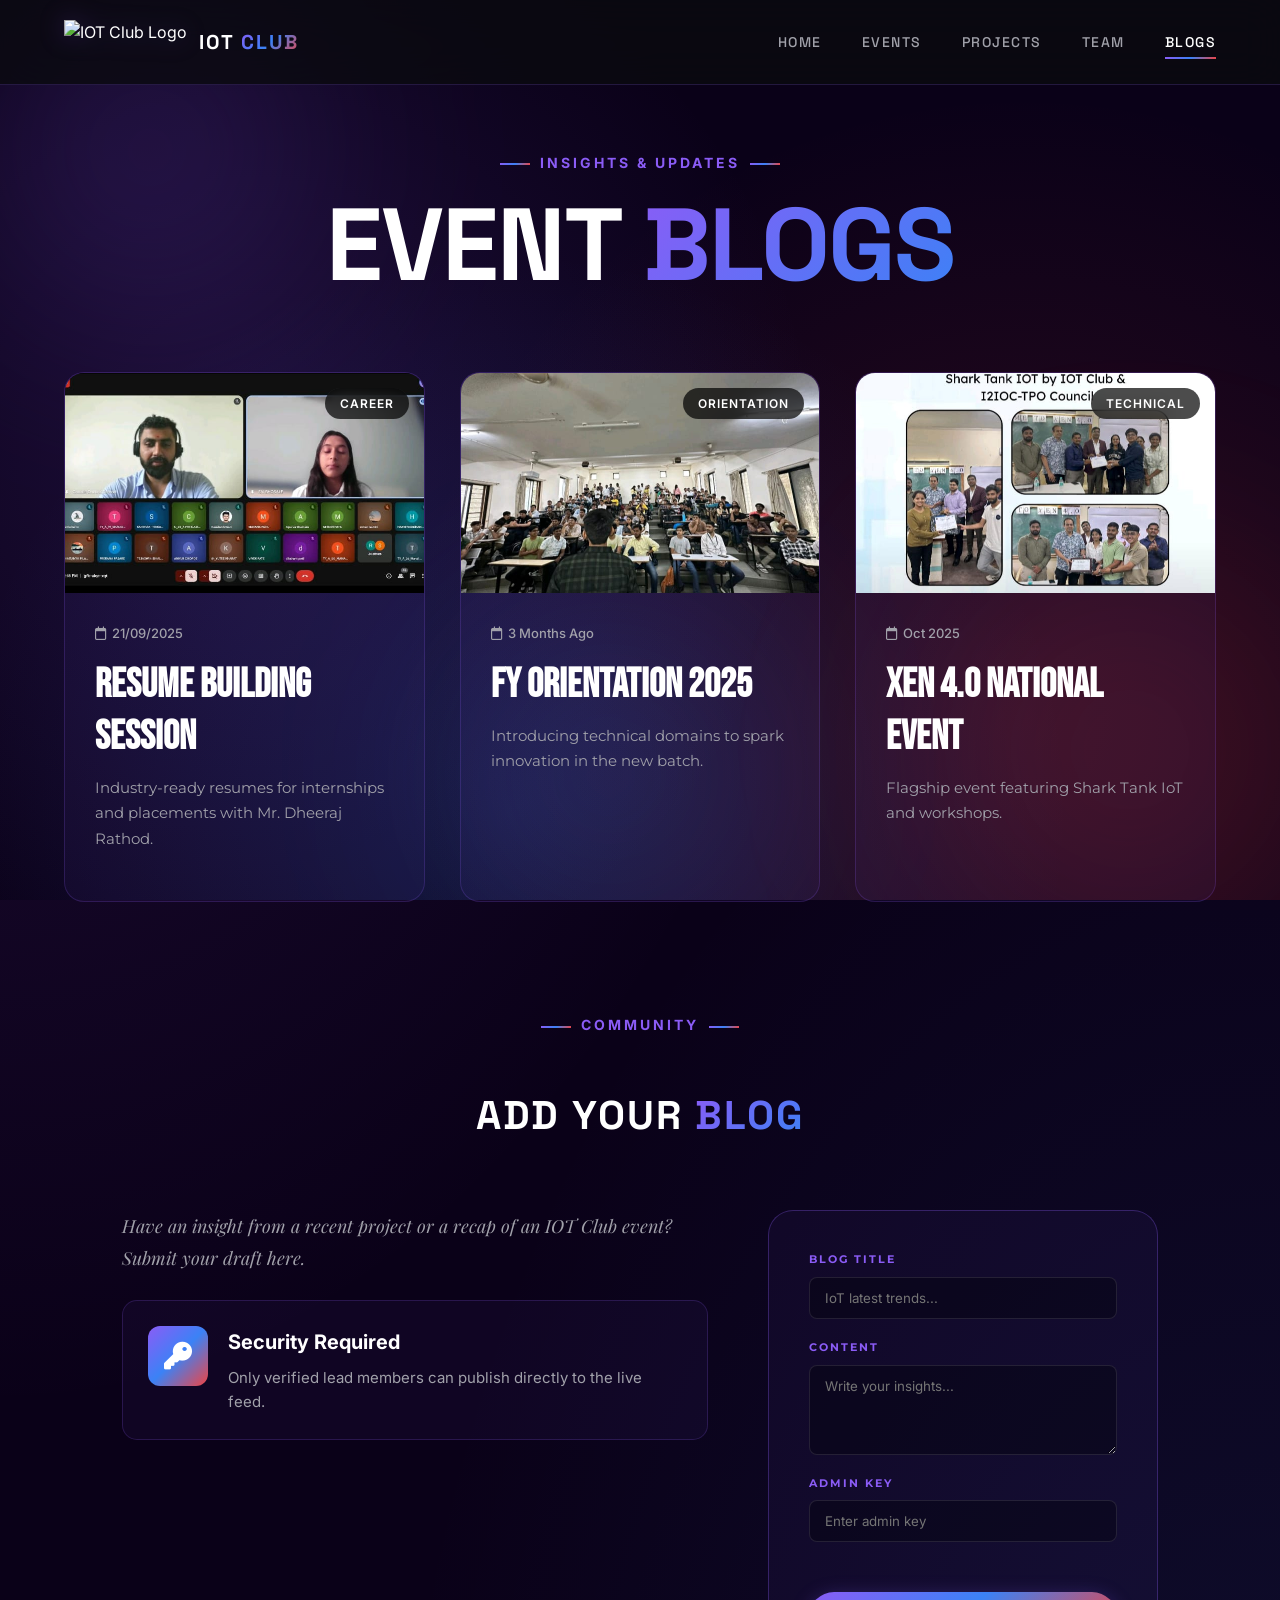
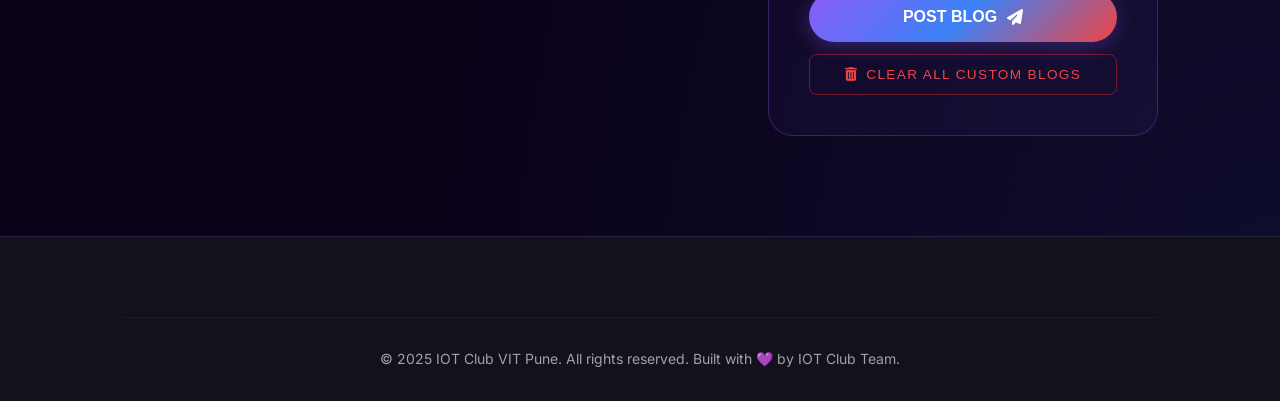
==== commit a12a30cc: "Updated IoT Club team page" ====
--- a/blogs.html
+++ b/blogs.html
@@ -1,152 +1,209 @@
-<!DOCTYPE html>
+<!doctype html>
 <html lang="en">
-<head>
-    <meta charset="UTF-8">
-    <meta name="viewport" content="width=device-width, initial-scale=1.0">
+  <head>
+    <meta charset="UTF-8" />
+    <meta name="viewport" content="width=device-width, initial-scale=1.0" />
     <title>Blogs | IoT Club</title>
-    <link href="https://fonts.googleapis.com/css2?family=Bebas+Neue&family=Montserrat:wght@300;600;900&family=Playfair+Display:ital@0;1&family=Space+Grotesk:wght@400;700&family=Inter:wght@400;700;900&display=swap" rel="stylesheet">
-    <link rel="stylesheet" href="https://cdnjs.cloudflare.com/ajax/libs/font-awesome/6.4.0/css/all.min.css">
-    <link rel="stylesheet" href="css/style.css">
-</head>
-<body class="blogs-page">
-
+    <link
+      href="https://fonts.googleapis.com/css2?family=Bebas+Neue&family=Montserrat:wght@300;600;900&family=Playfair+Display:ital@0;1&family=Space+Grotesk:wght@400;700&family=Inter:wght@400;700;900&display=swap"
+      rel="stylesheet"
+    />
+    <link
+      rel="stylesheet"
+      href="https://cdnjs.cloudflare.com/ajax/libs/font-awesome/6.4.0/css/all.min.css"
+    />
+    <link rel="stylesheet" href="css/style.css" />
+    <style>
+      /* ── Blog delete button ── */
+      .blog-delete-btn {
+        position: absolute;
+        top: 10px;
+        right: 10px;
+        background: rgba(220, 38, 38, 0.85);
+        border: none;
+        border-radius: 50%;
+        width: 36px;
+        height: 36px;
+        display: flex;
+        align-items: center;
+        justify-content: center;
+        cursor: pointer;
+        color: #fff;
+        font-size: 0.85rem;
+        opacity: 0;
+        transition: opacity 0.2s ease, transform 0.2s ease;
+        z-index: 10;
+        backdrop-filter: blur(4px);
+      }
+      .update-card:hover .blog-delete-btn {
+        opacity: 1;
+      }
+      .blog-delete-btn:hover {
+        background: rgba(185, 28, 28, 1);
+        transform: scale(1.1);
+      }
+      /* ── Clear all button ── */
+      #clear-blogs-btn {
+        width: 100%;
+        margin-top: 12px;
+        justify-content: center;
+        background: transparent;
+        border: 1px solid rgba(220, 38, 38, 0.5);
+        color: #ef4444;
+        padding: 12px 24px;
+        border-radius: 8px;
+        cursor: pointer;
+        font-size: 0.85rem;
+        letter-spacing: 0.1em;
+        transition: background 0.2s, border-color 0.2s;
+        display: flex;
+        align-items: center;
+        gap: 8px;
+      }
+      #clear-blogs-btn:hover {
+        background: rgba(220, 38, 38, 0.12);
+        border-color: #ef4444;
+      }
+    </style>
+  </head>
+  <body class="blogs-page">
     <div class="animated-background">
-        <div class="gradient-orb orb-1"></div>
-        <div class="gradient-orb orb-2"></div>
-        <div class="gradient-orb orb-3"></div>
+      <div class="gradient-orb orb-1"></div>
+      <div class="gradient-orb orb-2"></div>
+      <div class="gradient-orb orb-3"></div>
     </div>
 
     <header class="navbar scrolled">
-        <nav class="nav-container">
-            <div class="logo">
-                <div class="logo-icon">
-                    <i class="fas fa-microchip"></i>
-                </div>
-                <span class="logo-text">IOT <span class="highlight">CLUB</span></span>
+      <nav class="nav-container">
+        <div class="logo">
+          <img
+            src="images/team/iot_club_logo.png"
+            alt="IOT Club Logo"
+            class="logo-image"
+          />
+          <span class="logo-text">IOT <span class="highlight">CLUB</span></span>
+        </div>
+
+        <ul class="nav-links" id="navLinks">
+          <li><a href="index.html" class="nav-link">HOME</a></li>
+          <li><a href="events.html" class="nav-link">EVENTS</a></li>
+          <li><a href="projects.html" class="nav-link">PROJECTS</a></li>
+          <li><a href="team.html" class="nav-link">TEAM</a></li>
+          <li><a href="blogs.html" class="nav-link active">BLOGS</a></li>
+        </ul>
+
+        <div class="hamburger" id="hamburger">
+          <span></span><span></span><span></span>
+        </div>
+      </nav>
+    </header>
+
+    <main class="container" style="padding-top: 150px">
+      <div class="section-header">
+        <span class="section-tag">INSIGHTS & UPDATES</span>
+        <h1 class="hero-title">
+          EVENT <span class="gradient-text">BLOGS</span>
+        </h1>
+      </div>
+
+      <div class="updates-grid" id="blogs-grid">
+        <p class="blogs-loading">Loading blogs...</p>
+      </div>
+
+      <section class="about" id="contribute" style="padding-top: 50px">
+        <div class="container">
+          <div class="section-header">
+            <span class="section-tag">COMMUNITY</span>
+            <h2 class="section-title">
+              ADD YOUR <span class="gradient-text">BLOG</span>
+            </h2>
+          </div>
+
+          <div class="about-content" style="align-items: flex-start">
+            <div class="about-text">
+              <p
+                class="about-description"
+                style="
+                  font-family: &quot;Playfair Display&quot;, serif;
+                  font-style: italic;
+                "
+              >
+                Have an insight from a recent project or a recap of an IOT Club
+                event? Submit your draft here.
+              </p>
+              <div class="feature-item">
+                <div class="feature-icon"><i class="fas fa-key"></i></div>
+                <div class="feature-content">
+                  <h4>Security Required</h4>
+                  <p>
+                    Only verified lead members can publish directly to the live
+                    feed.
+                  </p>
+                </div>
+              </div>
             </div>
-            
-            <ul class="nav-links" id="navLinks">
-                <li><a href="index.html" class="nav-link">HOME</a></li>
-                <li><a href="events.html" class="nav-link">EVENTS</a></li>
-                <li><a href="projects.html" class="nav-link">PROJECTS</a></li>
-                <li><a href="team.html" class="nav-link">TEAM</a></li>
-                <li><a href="blogs.html" class="nav-link active">BLOGS</a></li>
-            </ul>
-            
-            <div class="hamburger" id="hamburger">
-                <span></span><span></span><span></span>
+
+            <div class="visual-card" style="text-align: left; padding: 40px">
+              <form id="blog-form" class="card-content">
+                <div class="input-group-sync">
+                  <label for="new-title">BLOG TITLE</label>
+                  <input
+                    type="text"
+                    id="new-title"
+                    placeholder="IoT latest trends..."
+                    required
+                  />
+                </div>
+                <div class="input-group-sync" style="margin-top: 20px">
+                  <label for="new-content">CONTENT</label>
+                  <textarea
+                    id="new-content"
+                    rows="4"
+                    placeholder="Write your insights..."
+                    required
+                  ></textarea>
+                </div>
+                <div class="input-group-sync" style="margin-top: 20px">
+                  <label for="admin-key">ADMIN KEY</label>
+                  <input
+                    type="password"
+                    id="admin-key"
+                    placeholder="Enter admin key"
+                    required
+                  />
+                </div>
+                <p id="blog-status" class="blog-status" hidden></p>
+                <button
+                  type="submit"
+                  class="btn btn-primary"
+                  style="width: 100%; margin-top: 30px; justify-content: center"
+                >
+                  <span>POST BLOG</span>
+                  <i class="fas fa-paper-plane"></i>
+                </button>
+                <button type="button" id="clear-blogs-btn">
+                  <i class="fas fa-trash-alt"></i>
+                  <span>CLEAR ALL CUSTOM BLOGS</span>
+                </button>
+              </form>
             </div>
-        </nav>
-    </header>
-
-    <main class="container" style="padding-top: 150px;">
-        <div class="section-header">
-            <span class="section-tag">INSIGHTS & UPDATES</span>
-            <h1 class="hero-title">EVENT <span class="gradient-text">BLOGS</span></h1>
-        </div>
-
-        <div class="updates-grid">
-            
-            <article class="update-card">
-                <div class="update-image">
-                    <img src="images/resume.jpeg" alt="Resume Building" onerror="this.style.display='none'; this.nextElementSibling.style.display='flex';">
-                    <div class="image-placeholder" style="display:none;"><i class="fas fa-file-alt"></i></div>
-                    <div class="update-badge">Career</div>
-                </div>
-                <div class="update-content">
-                    <div class="update-meta">
-                        <span class="update-date"><i class="far fa-calendar"></i> 21/09/2025</span>
-                    </div>
-                    <h3 class="update-title" style="font-family: 'Bebas Neue'; font-size: 2.5rem;">Resume Building Session</h3>
-                    <p class="update-description" style="font-family: 'Montserrat';">Industry-ready resumes for internships and placements with Mr. Dheeraj Rathod.</p>
-                </div>
-            </article>
-
-            <article class="update-card">
-                <div class="update-image">
-                    <img src="images/orientation.jpeg" alt="FY Orientation" onerror="this.style.display='none'; this.nextElementSibling.style.display='flex';">
-                    <div class="update-badge">Orientation</div>
-                </div>
-                <div class="update-content">
-                    <div class="update-meta">
-                        <span class="update-date"><i class="far fa-calendar"></i> 3 Months Ago</span>
-                    </div>
-                    <h3 class="update-title" style="font-family: 'Bebas Neue'; font-size: 2.5rem;">FY Orientation 2025</h3>
-                    <p class="update-description" style="font-family: 'Montserrat';">Introducing technical domains to spark innovation in the new batch.</p>
-                </div>
-            </article>
-
-            <article class="update-card">
-                <div class="update-image">
-                    <img src="images/xen.jpeg" alt="XEN 4.0" onerror="this.style.display='none'; this.nextElementSibling.style.display='flex';">
-                    <div class="update-badge">Technical</div>
-                </div>
-                <div class="update-content">
-                    <div class="update-meta">
-                        <span class="update-date"><i class="far fa-calendar"></i> Oct 2025</span>
-                    </div>
-                    <h3 class="update-title" style="font-family: 'Bebas Neue'; font-size: 2.5rem;">XEN 4.0 National Event</h3>
-                    <p class="update-description" style="font-family: 'Montserrat';">Flagship event featuring Shark Tank IoT and workshops.</p>
-                </div>
-            </article>
-
-        </div>
-
-        <section class="about" id="contribute" style="padding-top: 50px;">
-    <div class="container">
-        <div class="section-header">
-            <span class="section-tag">COMMUNITY</span>
-            <h2 class="section-title">ADD YOUR <span class="gradient-text">BLOG</span></h2>
-        </div>
-        
-        <div class="about-content" style="align-items: flex-start;">
-            <div class="about-text">
-                <p class="about-description" style="font-family: 'Playfair Display', serif; font-style: italic;">
-                    Have an insight from a recent project or a recap of an IOT Club event? 
-                    Submit your draft here.
-                </p>
-                <div class="feature-item">
-                    <div class="feature-icon"><i class="fas fa-key"></i></div>
-                    <div class="feature-content">
-                        <h4>Security Required</h4>
-                        <p>Only verified lead members can publish directly to the live feed.</p>
-                    </div>
-                </div>
-            </div>
-
-            <div class="visual-card" style="text-align: left; padding: 40px;">
-                <div class="card-content">
-                    <div class="input-group-sync">
-                        <label>BLOG TITLE</label>
-                        <input type="text" id="new-title" placeholder="IoT latest trends...">
-                    </div>
-                    <div class="input-group-sync" style="margin-top: 20px;">
-                        <label>CONTENT</label>
-                        <textarea id="new-content" rows="4" placeholder="Write your insights..."></textarea>
-                    </div>
-                    <div class="input-group-sync" style="margin-top: 20px;">
-                        <label>ADMIN KEY</label>
-                        <input type="password" id="admin-key" placeholder="••••">
-                    </div>
-                    <button class="btn btn-primary" onclick="postBlog()" style="width: 100%; margin-top: 30px; justify-content: center;">
-                        <span>POST BLOG</span>
-                        <i class="fas fa-paper-plane"></i>
-                    </button>
-                </div>
-            </div>
-        </div>
-    </div>
-</section>
+          </div>
+        </div>
+      </section>
     </main>
 
     <footer class="footer">
-        <div class="container">
-            <div class="footer-bottom">
-                <p>&copy; 2025 IOT Club VIT Pune. All rights reserved. Built with 💜 by IOT Club Team.</p>
-            </div>
-        </div>
+      <div class="container">
+        <div class="footer-bottom">
+          <p>
+            &copy; 2025 IOT Club VIT Pune. All rights reserved. Built with 💜 by
+            IOT Club Team.
+          </p>
+        </div>
+      </div>
     </footer>
 
-    <script src="js/main.js"></script>
-</body>
-</html>+    <script src="js/blogs.js" defer></script>
+    <script src="js/main.js" defer></script>
+  </body>
+</html>
--- a/css/style.css
+++ b/css/style.css
@@ -175,10 +175,41 @@
     gap: 12px;
     cursor: pointer;
     transition: transform var(--transition-fast);
+    flex-shrink: 0;
 }
 
 .logo:hover {
     transform: translateY(-2px);
+}
+
+.logo-image {
+    height: 44px;
+    width: auto;
+    max-width: 160px;
+    object-fit: contain;
+    display: block;
+    transition: transform var(--transition-fast), filter var(--transition-fast);
+    filter: drop-shadow(0 0 12px rgba(139, 92, 246, 0.25));
+}
+
+.logo:hover .logo-image {
+    transform: translateY(-2px);
+    filter: drop-shadow(0 0 18px rgba(139, 92, 246, 0.4));
+}
+
+.club-logo {
+    height: 50px;
+    width: auto;
+    max-width: 180px;
+    object-fit: contain;
+    display: block;
+    filter: drop-shadow(0 0 12px rgba(139, 92, 246, 0.25));
+}
+
+.logo-area {
+    display: flex;
+    align-items: center;
+    gap: 12px;
 }
 
 .logo-icon {
@@ -204,9 +235,26 @@
     }
 }
 
+@media (max-width: 768px) {
+    .logo-image {
+        height: 36px;
+        max-width: 130px;
+    }
+
+    .club-logo {
+        height: 40px;
+        max-width: 150px;
+    }
+
+    .logo-text {
+        font-size: 16px;
+        letter-spacing: 1px;
+    }
+}
+
 .logo-text {
     font-family: 'Space Grotesk', sans-serif;
-    font-size: 24px;
+    font-size: 20px;
     font-weight: 700;
     letter-spacing: 2px;
     color: var(--text-primary);
@@ -1726,3 +1774,35 @@
 .arrow.rotate {
     transform: rotate(180deg);
 }
+
+/* ========================================
+   BLOGS PAGE
+   ======================================== */
+
+.blogs-loading,
+.blogs-empty {
+    grid-column: 1 / -1;
+    text-align: center;
+    color: var(--text-secondary);
+    padding: 40px 20px;
+}
+
+.blog-status {
+    margin-top: 16px;
+    padding: 12px 16px;
+    border-radius: 10px;
+    font-size: 14px;
+    font-weight: 500;
+}
+
+.blog-status.success {
+    background: rgba(16, 185, 129, 0.15);
+    border: 1px solid rgba(16, 185, 129, 0.4);
+    color: #6ee7b7;
+}
+
+.blog-status.error {
+    background: rgba(239, 68, 68, 0.15);
+    border: 1px solid rgba(239, 68, 68, 0.4);
+    color: #fca5a5;
+}
